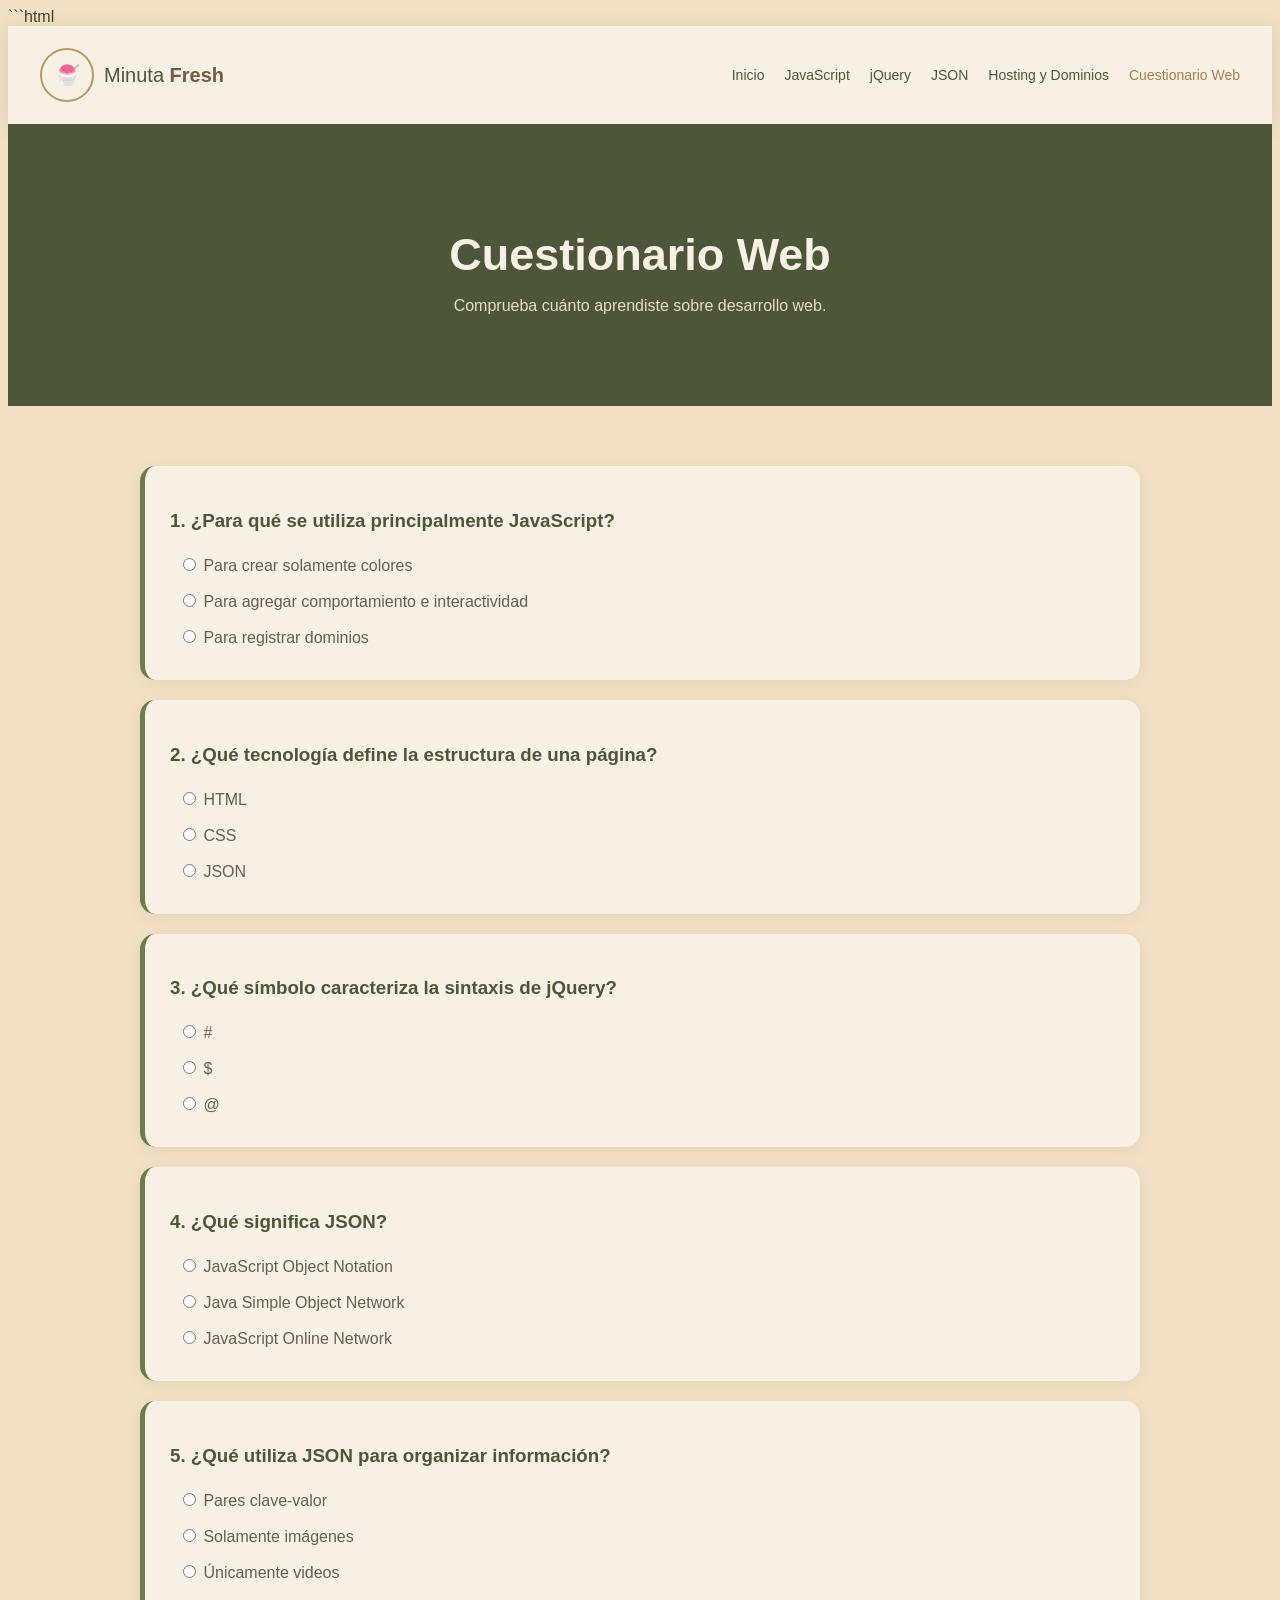
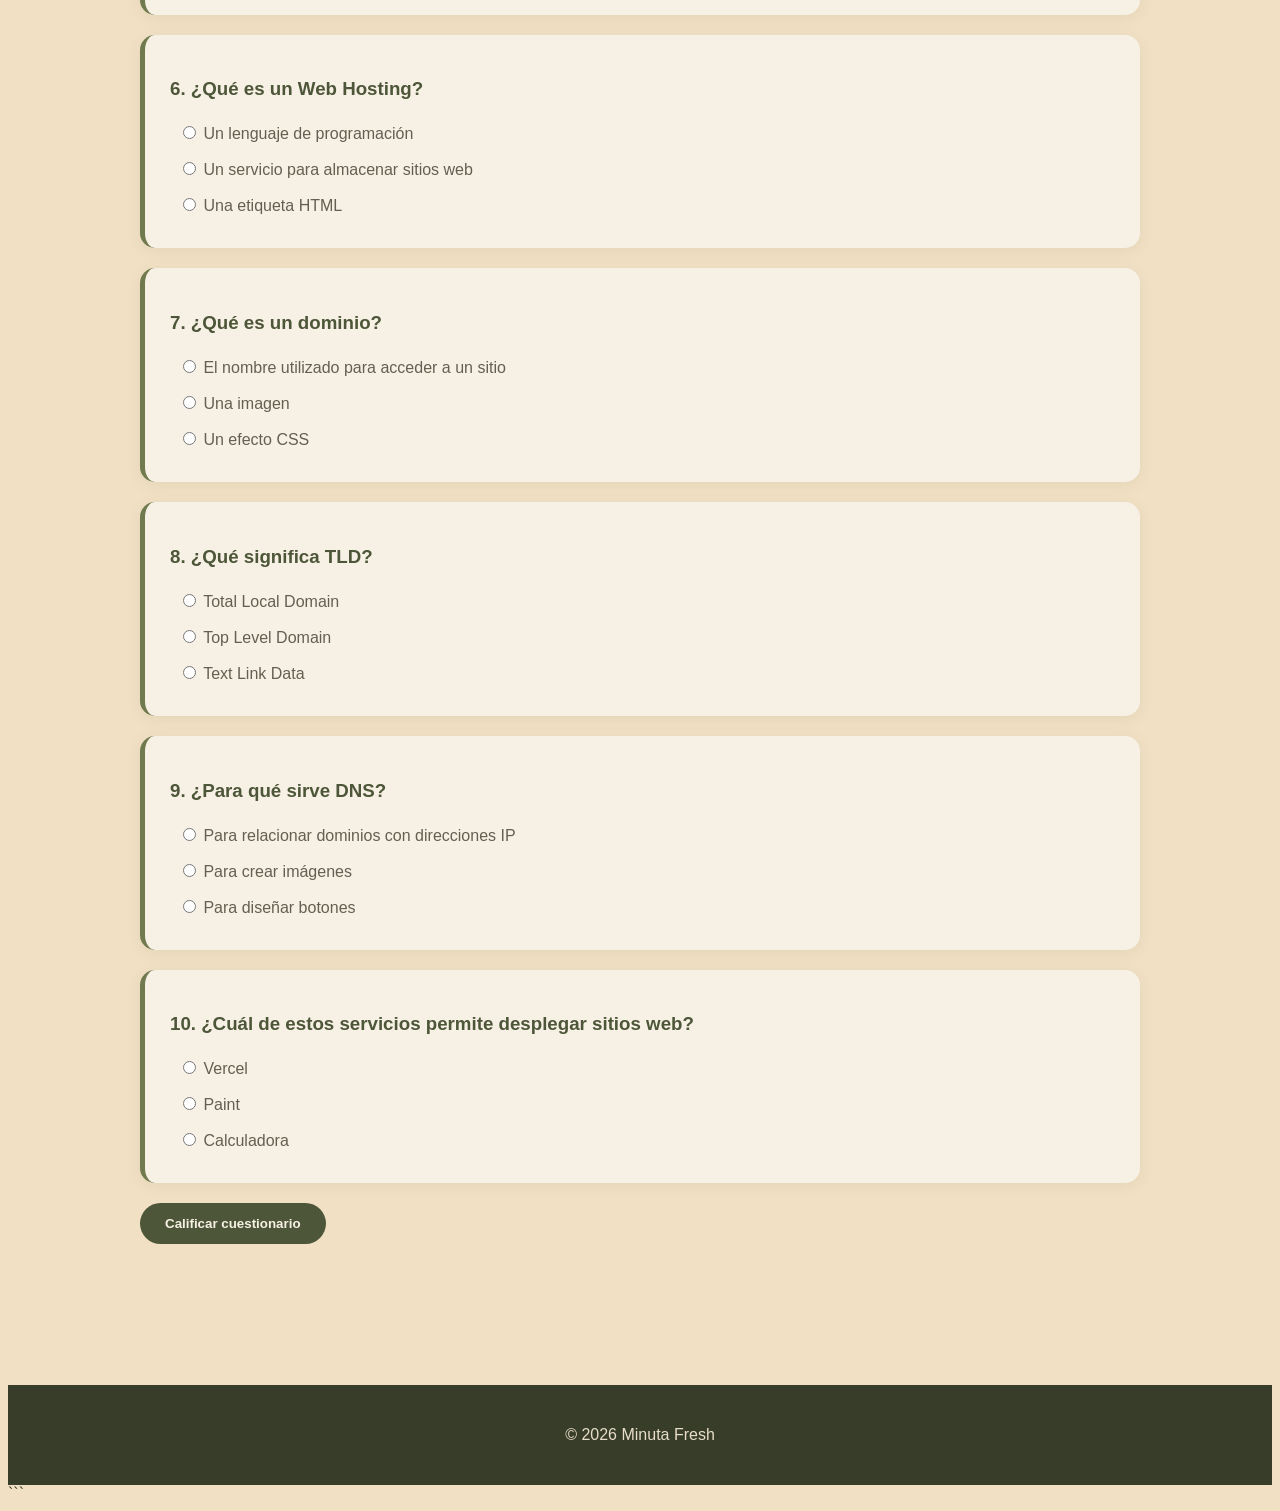
==== cuestionario.html @ 8e00a481 "minuta Fresh" ====
```html
<!DOCTYPE html>
<html lang="es">
<head>

    <meta charset="UTF-8">
    <meta name="viewport" content="width=device-width, initial-scale=1.0">

    <title>Cuestionario Web | Minuta Fresh</title>

    <link rel="stylesheet" href="style.css">

</head>

<body>

<header>

    <nav class="navbar">

        <div class="logo">

            <div class="logo-icon">🍧</div>

            <span>Minuta <b>Fresh</b></span>

        </div>

        <ul class="nav-links">

            <li><a href="index.html">Inicio</a></li>
            <li><a href="javascript.html">JavaScript</a></li>
            <li><a href="jquery.html">jQuery</a></li>
            <li><a href="json.html">JSON</a></li>
            <li><a href="hosting.html">Hosting y Dominios</a></li>
            <li><a href="cuestionario.html" class="active">Cuestionario Web</a></li>

        </ul>

    </nav>

</header>


<div class="page-header">

    <h1>Cuestionario Web</h1>

    <p>
        Comprueba cuánto aprendiste sobre desarrollo web.
    </p>

</div>


<main class="content">

<form id="quiz">


<!-- PREGUNTA 1 -->

<div class="question">

    <h3>1. ¿Para qué se utiliza principalmente JavaScript?</h3>

    <label>
        <input type="radio" name="p1" value="a">
        Para crear solamente colores
    </label>

    <label>
        <input type="radio" name="p1" value="b">
        Para agregar comportamiento e interactividad
    </label>

    <label>
        <input type="radio" name="p1" value="c">
        Para registrar dominios
    </label>

</div>


<!-- PREGUNTA 2 -->

<div class="question">

    <h3>2. ¿Qué tecnología define la estructura de una página?</h3>

    <label>
        <input type="radio" name="p2" value="a">
        HTML
    </label>

    <label>
        <input type="radio" name="p2" value="b">
        CSS
    </label>

    <label>
        <input type="radio" name="p2" value="c">
        JSON
    </label>

</div>


<!-- PREGUNTA 3 -->

<div class="question">

    <h3>3. ¿Qué símbolo caracteriza la sintaxis de jQuery?</h3>

    <label>
        <input type="radio" name="p3" value="a">
        #
    </label>

    <label>
        <input type="radio" name="p3" value="b">
        $
    </label>

    <label>
        <input type="radio" name="p3" value="c">
        @
    </label>

</div>


<!-- PREGUNTA 4 -->

<div class="question">

    <h3>4. ¿Qué significa JSON?</h3>

    <label>
        <input type="radio" name="p4" value="a">
        JavaScript Object Notation
    </label>

    <label>
        <input type="radio" name="p4" value="b">
        Java Simple Object Network
    </label>

    <label>
        <input type="radio" name="p4" value="c">
        JavaScript Online Network
    </label>

</div>


<!-- PREGUNTA 5 -->

<div class="question">

    <h3>5. ¿Qué utiliza JSON para organizar información?</h3>

    <label>
        <input type="radio" name="p5" value="a">
        Pares clave-valor
    </label>

    <label>
        <input type="radio" name="p5" value="b">
        Solamente imágenes
    </label>

    <label>
        <input type="radio" name="p5" value="c">
        Únicamente videos
    </label>

</div>


<!-- PREGUNTA 6 -->

<div class="question">

    <h3>6. ¿Qué es un Web Hosting?</h3>

    <label>
        <input type="radio" name="p6" value="a">
        Un lenguaje de programación
    </label>

    <label>
        <input type="radio" name="p6" value="b">
        Un servicio para almacenar sitios web
    </label>

    <label>
        <input type="radio" name="p6" value="c">
        Una etiqueta HTML
    </label>

</div>


<!-- PREGUNTA 7 -->

<div class="question">

    <h3>7. ¿Qué es un dominio?</h3>

    <label>
        <input type="radio" name="p7" value="a">
        El nombre utilizado para acceder a un sitio
    </label>

    <label>
        <input type="radio" name="p7" value="b">
        Una imagen
    </label>

    <label>
        <input type="radio" name="p7" value="c">
        Un efecto CSS
    </label>

</div>


<!-- PREGUNTA 8 -->

<div class="question">

    <h3>8. ¿Qué significa TLD?</h3>

    <label>
        <input type="radio" name="p8" value="a">
        Total Local Domain
    </label>

    <label>
        <input type="radio" name="p8" value="b">
        Top Level Domain
    </label>

    <label>
        <input type="radio" name="p8" value="c">
        Text Link Data
    </label>

</div>


<!-- PREGUNTA 9 -->

<div class="question">

    <h3>9. ¿Para qué sirve DNS?</h3>

    <label>
        <input type="radio" name="p9" value="a">
        Para relacionar dominios con direcciones IP
    </label>

    <label>
        <input type="radio" name="p9" value="b">
        Para crear imágenes
    </label>

    <label>
        <input type="radio" name="p9" value="c">
        Para diseñar botones
    </label>

</div>


<!-- PREGUNTA 10 -->

<div class="question">

    <h3>10. ¿Cuál de estos servicios permite desplegar sitios web?</h3>

    <label>
        <input type="radio" name="p10" value="a">
        Vercel
    </label>

    <label>
        <input type="radio" name="p10" value="b">
        Paint
    </label>

    <label>
        <input type="radio" name="p10" value="c">
        Calculadora
    </label>

</div>


<button type="button" class="btn" onclick="calificarQuiz()">
    Calificar cuestionario
</button>


<div id="resultado"></div>

</form>

</main>


<footer>

    <p>© 2026 Minuta Fresh</p>

</footer>


<script src="script.js"></script>

</body>
</html>
```
---- style.css ----
```css
/* ==========================================
   MINUTA FRESH
   ESTILO VERDE OLIVO + BEIGE ELEGANTE
   ========================================== */

* {
    margin: 0;
    padding: 0;
    box-sizing: border-box;
}

html {
    scroll-behavior: smooth;
}

body {
    font-family: 'Poppins', sans-serif;
    background: #f1e0c4;;
    color: #3F432D;
}


/* ==========================================
   PALETA
   ========================================== */

/*
   Verde olivo oscuro: #4D5638
   Verde olivo:       #707A4E
   Verde salvia:      #9AA582
   Beige:             #E8DDC8
   Beige claro:       #F7F1E5
   Café:              #725C43
   Dorado:            #B49A62
*/


/* ==========================================
   NAVBAR
   ========================================== */

header {
    background: rgba(247, 241, 229, 0.96);
    box-shadow: 0 3px 18px rgba(77, 86, 56, 0.15);

    position: sticky;
    top: 0;
    z-index: 1000;
}

.navbar {
    min-height: 78px;
    max-width: 1200px;

    margin: auto;
    padding: 10px 25px;

    display: flex;
    justify-content: space-between;
    align-items: center;
}


/* LOGO */

.logo {
    display: flex;
    align-items: center;
    gap: 10px;

    font-size: 20px;
    font-weight: 500;

    color: #4D5638;

    white-space: nowrap;
}

.logo b {
    color: #725C43;
}

.logo-icon {
    width: 50px;
    height: 50px;

    flex-shrink: 0;

    border-radius: 50%;

    overflow: hidden;

    display: flex;
    align-items: center;
    justify-content: center;

    background: #F7F1E5;

    border: 2px solid #B49A62;
}

.logo-icon img {
    width: 100%;
    height: 100%;

    object-fit: cover;

    display: block;
}


/* MENÚ */

.nav-links {
    display: flex;
    gap: 20px;

    list-style: none;
}

.nav-links a {
    text-decoration: none;

    color: #4D5638;

    font-size: 14px;
    font-weight: 500;

    transition: .3s;
}

.nav-links a:hover,
.nav-links a.active {
    color: #A0824D;
}


/* ==========================================
   HERO
   ========================================== */

.hero {
    min-height: 650px;

    max-width: 1200px;
    margin: auto;

    padding: 70px 30px;

    display: flex;
    align-items: center;
    justify-content: space-between;

    gap: 50px;
}

.hero-text {
    max-width: 600px;
}

.small-title,
.section-subtitle {
    color: #8B7348;

    font-size: 13px;
    font-weight: 700;

    letter-spacing: 2px;
}

.hero h1 {
    font-size: 65px;

    color: #4D5638;

    margin: 10px 0;
}

.hero h1 span {
    color: #725C43;
}

.hero h2 {
    font-size: 25px;

    color: #707A4E;

    margin-bottom: 20px;
}

.hero p {
    line-height: 1.8;

    color: #665E50;
}


/* ==========================================
   BOTONES
   ========================================== */

.buttons {
    margin-top: 30px;

    display: flex;
    gap: 15px;
}

.btn {
    display: inline-block;

    padding: 13px 25px;

    border-radius: 30px;

    background: #4D5638;

    color: #F7F1E5;

    text-decoration: none;

    font-weight: 600;

    border: none;

    cursor: pointer;

    transition: .3s;
}

.btn:hover {
    background: #707A4E;

    transform: translateY(-3px);
}

.btn.secondary {
    background: #B49A62;

    color: #fff;
}

.btn.secondary:hover {
    background: #8B7348;
}


/* ==========================================
   ÁREA DE IMAGEN PRINCIPAL
   ========================================== */

.hero-product {
    width: 420px;
    height: 420px;

    border-radius: 50%;

    background: #E8DDC8;

    border: 8px solid #9AA582;

    display: flex;

    align-items: center;
    justify-content: center;

    overflow: hidden;

    box-shadow: 0 15px 40px rgba(77, 86, 56, 0.20);
}


/*
   SI COLOCAS UNA IMAGEN DENTRO DE
   .hero-product, ocupará este espacio.
*/

.hero-product img {
    width: 100%;
    height: 100%;

    object-fit: cover;
}


/* ==========================================
   MINUTA DE EJEMPLO
   ========================================== */

.minuta {
    position: relative;
}

.vaso {
    width: 170px;
    height: 220px;

    background: #F7F1E5;

    border-radius: 15px 15px 40px 40px;

    border: 5px solid #707A4E;

    overflow: hidden;

    position: relative;
}

.hielo {
    height: 75%;

    background: #E8DDC8;

    position: absolute;

    bottom: 0;

    width: 100%;
}

.jarabe {
    height: 35%;

    background: #725C43;

    position: absolute;

    bottom: 0;

    width: 100%;

    opacity: .8;
}

.sombrilla {
    position: absolute;

    top: -55px;
    left: 45px;

    font-size: 55px;

    color: #707A4E;
}


/* ==========================================
   SECCIONES
   ========================================== */

.section {
    max-width: 1100px;

    margin: auto;

    padding: 80px 25px;

    text-align: center;
}

.section h2 {
    font-size: 35px;

    color: #4D5638;

    margin: 10px 0 40px;
}


/* ==========================================
   TARJETAS
   ========================================== */

.cards {
    display: grid;

    grid-template-columns: repeat(3, 1fr);

    gap: 25px;
}

.card {
    background: #F7F1E5;

    padding: 30px;

    border-radius: 18px;

    border: 1px solid rgba(112, 122, 78, 0.25);

    box-shadow: 0 8px 25px rgba(77, 86, 56, 0.10);

    transition: .3s;
}

.card:hover {
    transform: translateY(-7px);

    box-shadow: 0 12px 30px rgba(77, 86, 56, 0.18);
}

.card i {
    font-size: 40px;

    color: #707A4E;

    margin-bottom: 15px;
}

.card h3 {
    color: #4D5638;

    margin-bottom: 10px;
}

.card p {
    color: #665E50;

    line-height: 1.7;
}


/* ==========================================
   IMÁGENES DE PRODUCTOS
   ========================================== */

.product-image {
    width: 100%;
    height: 230px;

    object-fit: cover;

    border-radius: 15px;

    margin-bottom: 20px;

    border: 3px solid #E8DDC8;
}


/* ==========================================
   PALETA DE COLORES
   ========================================== */

.colors {
    display: flex;

    justify-content: center;

    gap: 70px;

    flex-wrap: wrap;
}

.color {
    display: block;

    width: 100px;
    height: 100px;

    border-radius: 50%;

    margin: auto auto 15px;

    border: 5px solid #F7F1E5;

    box-shadow: 0 5px 15px rgba(0,0,0,.12);
}

.c1 {
    background: #4D5638;
}

.c2 {
    background: #9AA582;
}

.c3 {
    background: #E8DDC8;
}

.colors h3 {
    color: #4D5638;
}

.colors p,
.colors small {
    color: #665E50;
}

.colors small {
    display: block;

    max-width: 200px;

    margin-top: 5px;
}


/* ==========================================
   TECNOLOGÍAS
   ========================================== */

.technology-grid {
    display: grid;

    grid-template-columns: repeat(4, 1fr);

    gap: 20px;
}

.tech-card {
    background: #F7F1E5;

    padding: 30px;

    border-radius: 18px;

    text-decoration: none;

    color: #4D5638;

    border: 1px solid rgba(112, 122, 78, 0.20);

    box-shadow: 0 5px 20px rgba(77, 86, 56, 0.08);

    transition: .3s;
}

.tech-card:hover {
    transform: translateY(-5px);

    background: #E8DDC8;
}

.tech-card i {
    font-size: 40px;

    color: #707A4E;

    margin-bottom: 15px;
}

.tech-card p {
    color: #665E50;

    margin-top: 8px;
}


/* ==========================================
   PÁGINAS INTERNAS
   ========================================== */

.page-header {
    background: #4D5638;

    color: #F7F1E5;

    padding: 75px 20px;

    text-align: center;
}

.page-header h1 {
    font-size: 45px;

    margin-bottom: 10px;
}

.page-header p {
    color: #E8DDC8;
}


/* ==========================================
   CONTENIDO
   ========================================== */

.content {
    max-width: 1000px;

    margin: auto;

    padding: 60px 25px;
}

.content h2 {
    margin-top: 35px;

    margin-bottom: 15px;

    color: #707A4E;
}

.content p {
    line-height: 1.8;

    margin-bottom: 15px;

    color: #665E50;
}

.content ul {
    line-height: 2;

    margin-left: 25px;

    color: #665E50;
}


/* ==========================================
   CÓDIGO
   ========================================== */

pre {
    background: #303529;

    color: #E8DDC8;

    padding: 25px;

    border-radius: 12px;

    overflow-x: auto;

    margin: 20px 0;

    border-left: 5px solid #B49A62;
}

code {
    font-family: Consolas, monospace;
}


/* ==========================================
   TABLAS
   ========================================== */

table {
    width: 100%;

    border-collapse: collapse;

    margin: 25px 0;

    background: #F7F1E5;
}

th,
td {
    border: 1px solid #D6CCB7;

    padding: 15px;

    text-align: left;
}

th {
    background: #707A4E;

    color: #F7F1E5;
}

td {
    color: #665E50;
}


/* ==========================================
   CUESTIONARIO
   ========================================== */

.question {
    background: #F7F1E5;

    padding: 25px;

    margin-bottom: 20px;

    border-radius: 15px;

    border-left: 5px solid #707A4E;

    box-shadow: 0 3px 15px rgba(77,86,56,.08);
}

.question h3 {
    color: #4D5638;

    margin-bottom: 15px;
}

.question label {
    display: block;

    padding: 8px;

    color: #665E50;

    cursor: pointer;
}

.question label:hover {
    background: #E8DDC8;

    border-radius: 8px;
}

#resultado {
    margin-top: 25px;

    padding: 20px;

    border-radius: 10px;

    font-weight: bold;
}


/* ==========================================
   FOOTER
   ========================================== */

footer {
    background: #373D29;

    color: #E8DDC8;

    padding: 25px;

    text-align: center;
}


/* ==========================================
   RESPONSIVE
   ========================================== */

@media (max-width: 900px) {

    .navbar {
        flex-direction: column;

        gap: 15px;
    }

    .nav-links {
        flex-wrap: wrap;

        justify-content: center;
    }

    .hero {
        flex-direction: column;

        text-align: center;

        gap: 50px;
    }

    .buttons {
        justify-content: center;
    }

    .cards,
    .technology-grid {
        grid-template-columns: 1fr 1fr;
    }

    .colors {
        flex-wrap: wrap;
    }
}


@media (max-width: 600px) {

    .hero h1 {
        font-size: 45px;
    }

    .cards,
    .technology-grid {
        grid-template-columns: 1fr;
    }

    .hero-product {
        width: 280px;
        height: 280px;
    }

    .nav-links {
        gap: 10px;
    }
   .logo-icon img {
    width: 100%;
    height: 100%;
    object-fit: cover;
    border-radius: 50%;
}
}
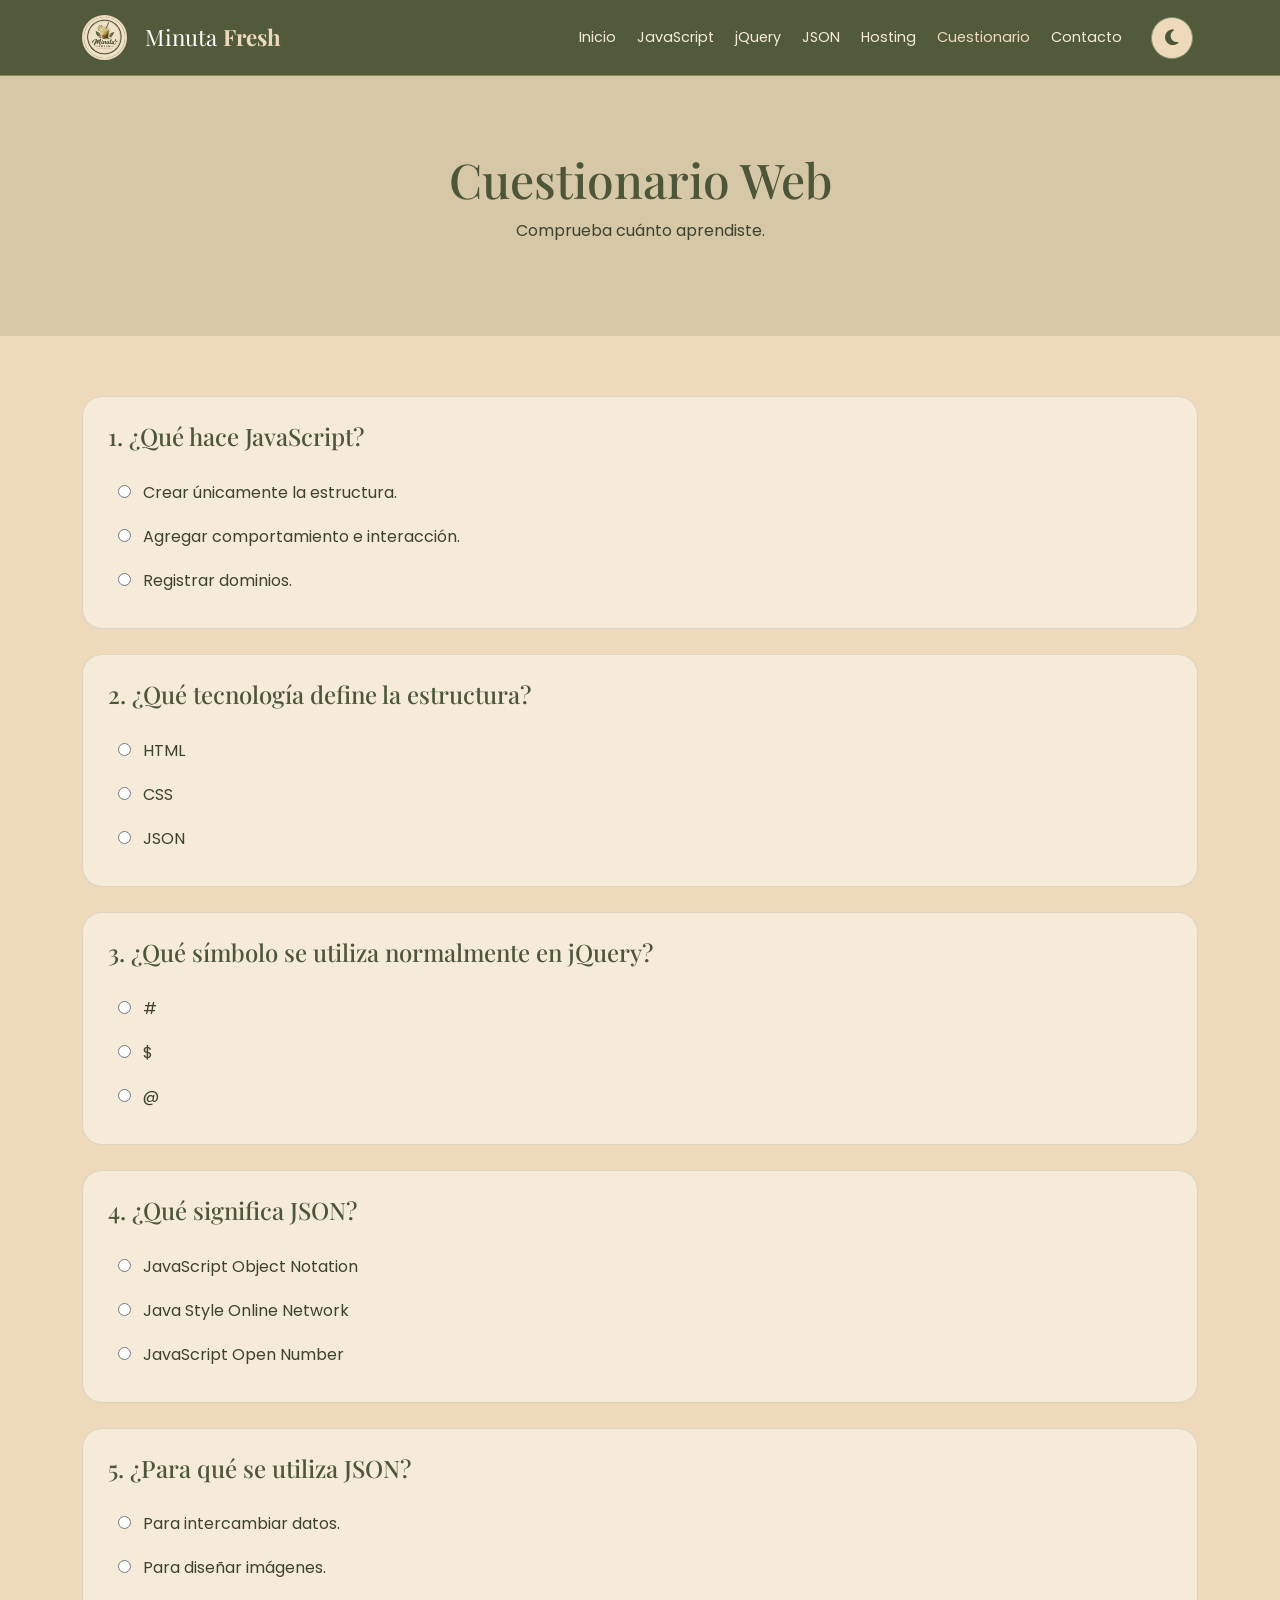
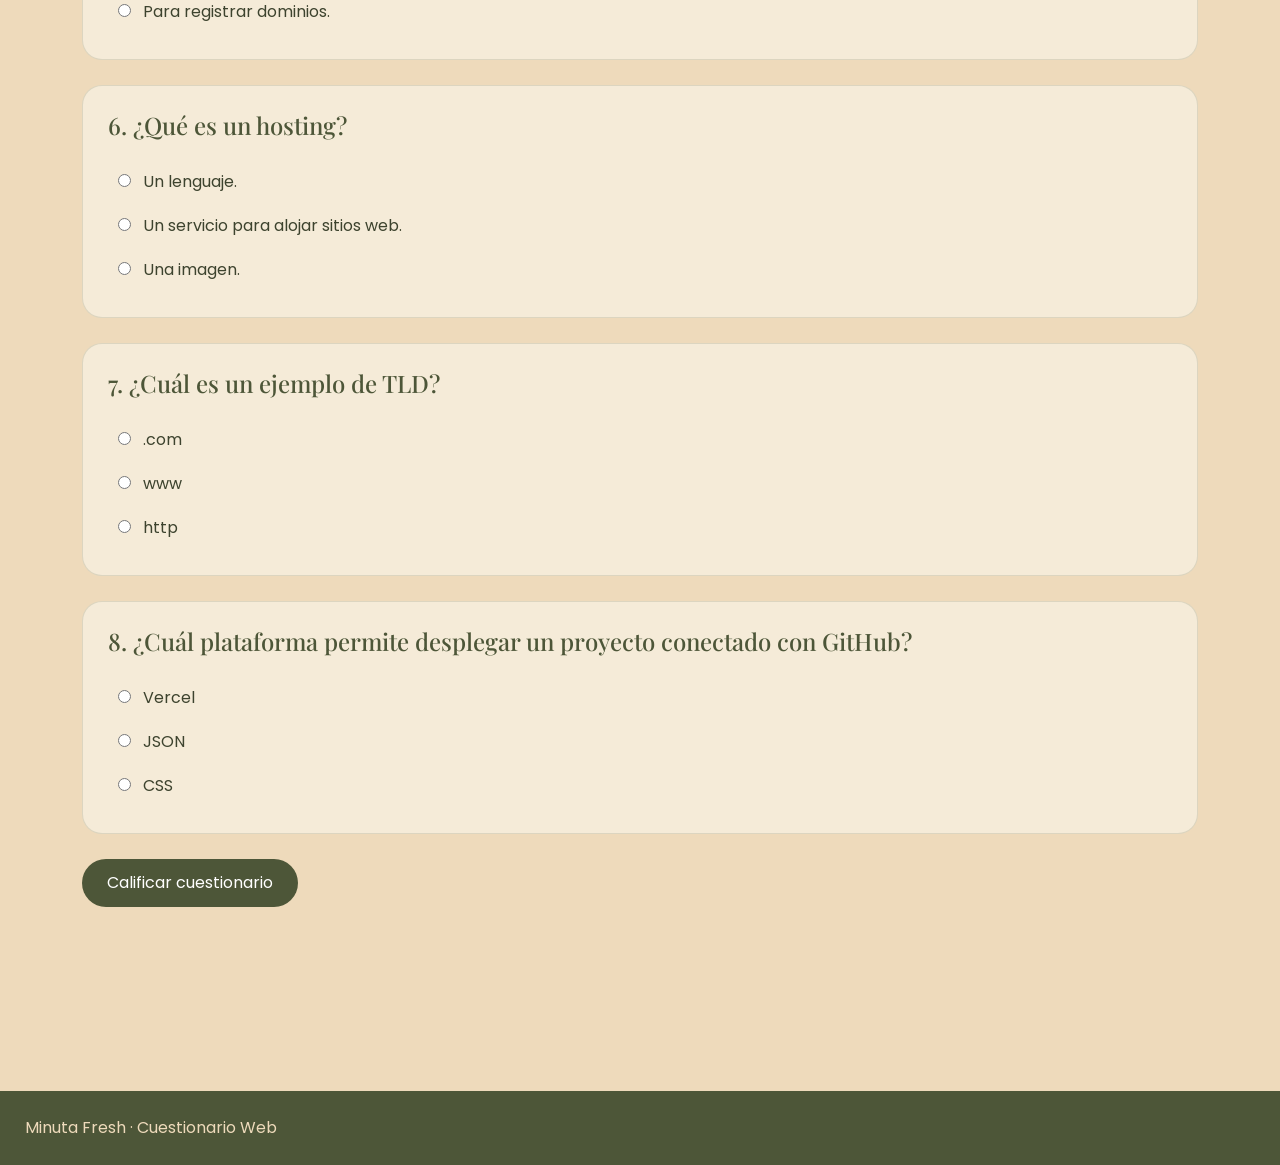
==== commit d4717ac2: "Add files via upload" ====
--- a/cuestionario.html
+++ b/cuestionario.html
@@ -1,324 +1,317 @@
-```html
 <!DOCTYPE html>
 <html lang="es">
+
 <head>
 
     <meta charset="UTF-8">
+
     <meta name="viewport" content="width=device-width, initial-scale=1.0">
 
     <title>Cuestionario Web | Minuta Fresh</title>
 
+    <link href="https://cdn.jsdelivr.net/npm/bootstrap@5.3.7/dist/css/bootstrap.min.css" rel="stylesheet">
+
+    <link href="https://fonts.googleapis.com/css2?family=Playfair+Display:wght@500;600;700&family=Poppins:wght@300;400;500;600&display=swap" rel="stylesheet">
+
+    <link href="https://cdnjs.cloudflare.com/ajax/libs/font-awesome/6.5.2/css/all.min.css" rel="stylesheet">
+
     <link rel="stylesheet" href="style.css">
 
 </head>
 
 <body>
 
-<header>
-
-    <nav class="navbar">
-
-        <div class="logo">
-
-            <div class="logo-icon">🍧</div>
-
-            <span>Minuta <b>Fresh</b></span>
+<nav class="navbar navbar-expand-lg sticky-top">
+
+    <div class="container">
+
+        <a class="navbar-brand d-flex align-items-center" href="index.html">
+
+            <img src="./imagenes/logo.png (2).png" alt="Logo">
+
+            <span class="ms-2">
+                Minuta <strong>Fresh</strong>
+            </span>
+
+        </a>
+
+
+        <button class="navbar-toggler" type="button"
+                data-bs-toggle="collapse"
+                data-bs-target="#menu">
+
+            <span class="navbar-toggler-icon"></span>
+
+        </button>
+
+
+        <div class="collapse navbar-collapse" id="menu">
+
+            <ul class="navbar-nav ms-auto align-items-lg-center">
+
+                <li class="nav-item">
+                    <a class="nav-link" href="index.html">Inicio</a>
+                </li>
+
+                <li class="nav-item">
+                    <a class="nav-link" href="javascript.html">JavaScript</a>
+                </li>
+
+                <li class="nav-item">
+                    <a class="nav-link" href="jquery.html">jQuery</a>
+                </li>
+
+                <li class="nav-item">
+                    <a class="nav-link" href="json.html">JSON</a>
+                </li>
+
+                <li class="nav-item">
+                    <a class="nav-link" href="hosting.html">Hosting</a>
+                </li>
+
+                <li class="nav-item">
+                    <a class="nav-link active" href="cuestionario.html">Cuestionario</a>
+                </li>
+
+                <li class="nav-item">
+                    <a class="nav-link" href="contacto.html">Contacto</a>
+                </li>
+
+                <li class="nav-item ms-lg-3">
+
+                    <button id="themeToggle" class="theme-btn">
+
+                        <i class="fa-solid fa-moon"></i>
+
+                    </button>
+
+                </li>
+
+            </ul>
 
         </div>
 
-        <ul class="nav-links">
-
-            <li><a href="index.html">Inicio</a></li>
-            <li><a href="javascript.html">JavaScript</a></li>
-            <li><a href="jquery.html">jQuery</a></li>
-            <li><a href="json.html">JSON</a></li>
-            <li><a href="hosting.html">Hosting y Dominios</a></li>
-            <li><a href="cuestionario.html" class="active">Cuestionario Web</a></li>
-
-        </ul>
-
-    </nav>
+    </div>
+
+</nav>
+
+
+<header class="page-header">
+
+    <h1>Cuestionario Web</h1>
+
+    <p>
+        Comprueba cuánto aprendiste.
+    </p>
 
 </header>
 
 
-<div class="page-header">
-
-    <h1>Cuestionario Web</h1>
-
-    <p>
-        Comprueba cuánto aprendiste sobre desarrollo web.
-    </p>
-
-</div>
-
-
-<main class="content">
-
-<form id="quiz">
-
-
-<!-- PREGUNTA 1 -->
-
-<div class="question">
-
-    <h3>1. ¿Para qué se utiliza principalmente JavaScript?</h3>
-
-    <label>
-        <input type="radio" name="p1" value="a">
-        Para crear solamente colores
-    </label>
-
-    <label>
-        <input type="radio" name="p1" value="b">
-        Para agregar comportamiento e interactividad
-    </label>
-
-    <label>
-        <input type="radio" name="p1" value="c">
-        Para registrar dominios
-    </label>
-
-</div>
-
-
-<!-- PREGUNTA 2 -->
-
-<div class="question">
-
-    <h3>2. ¿Qué tecnología define la estructura de una página?</h3>
-
-    <label>
-        <input type="radio" name="p2" value="a">
-        HTML
-    </label>
-
-    <label>
-        <input type="radio" name="p2" value="b">
-        CSS
-    </label>
-
-    <label>
-        <input type="radio" name="p2" value="c">
-        JSON
-    </label>
-
-</div>
-
-
-<!-- PREGUNTA 3 -->
-
-<div class="question">
-
-    <h3>3. ¿Qué símbolo caracteriza la sintaxis de jQuery?</h3>
-
-    <label>
-        <input type="radio" name="p3" value="a">
-        #
-    </label>
-
-    <label>
-        <input type="radio" name="p3" value="b">
-        $
-    </label>
-
-    <label>
-        <input type="radio" name="p3" value="c">
-        @
-    </label>
-
-</div>
-
-
-<!-- PREGUNTA 4 -->
-
-<div class="question">
-
-    <h3>4. ¿Qué significa JSON?</h3>
-
-    <label>
-        <input type="radio" name="p4" value="a">
-        JavaScript Object Notation
-    </label>
-
-    <label>
-        <input type="radio" name="p4" value="b">
-        Java Simple Object Network
-    </label>
-
-    <label>
-        <input type="radio" name="p4" value="c">
-        JavaScript Online Network
-    </label>
-
-</div>
-
-
-<!-- PREGUNTA 5 -->
-
-<div class="question">
-
-    <h3>5. ¿Qué utiliza JSON para organizar información?</h3>
-
-    <label>
-        <input type="radio" name="p5" value="a">
-        Pares clave-valor
-    </label>
-
-    <label>
-        <input type="radio" name="p5" value="b">
-        Solamente imágenes
-    </label>
-
-    <label>
-        <input type="radio" name="p5" value="c">
-        Únicamente videos
-    </label>
-
-</div>
-
-
-<!-- PREGUNTA 6 -->
-
-<div class="question">
-
-    <h3>6. ¿Qué es un Web Hosting?</h3>
-
-    <label>
-        <input type="radio" name="p6" value="a">
-        Un lenguaje de programación
-    </label>
-
-    <label>
-        <input type="radio" name="p6" value="b">
-        Un servicio para almacenar sitios web
-    </label>
-
-    <label>
-        <input type="radio" name="p6" value="c">
-        Una etiqueta HTML
-    </label>
-
-</div>
-
-
-<!-- PREGUNTA 7 -->
-
-<div class="question">
-
-    <h3>7. ¿Qué es un dominio?</h3>
-
-    <label>
-        <input type="radio" name="p7" value="a">
-        El nombre utilizado para acceder a un sitio
-    </label>
-
-    <label>
-        <input type="radio" name="p7" value="b">
-        Una imagen
-    </label>
-
-    <label>
-        <input type="radio" name="p7" value="c">
-        Un efecto CSS
-    </label>
-
-</div>
-
-
-<!-- PREGUNTA 8 -->
-
-<div class="question">
-
-    <h3>8. ¿Qué significa TLD?</h3>
-
-    <label>
-        <input type="radio" name="p8" value="a">
-        Total Local Domain
-    </label>
-
-    <label>
-        <input type="radio" name="p8" value="b">
-        Top Level Domain
-    </label>
-
-    <label>
-        <input type="radio" name="p8" value="c">
-        Text Link Data
-    </label>
-
-</div>
-
-
-<!-- PREGUNTA 9 -->
-
-<div class="question">
-
-    <h3>9. ¿Para qué sirve DNS?</h3>
-
-    <label>
-        <input type="radio" name="p9" value="a">
-        Para relacionar dominios con direcciones IP
-    </label>
-
-    <label>
-        <input type="radio" name="p9" value="b">
-        Para crear imágenes
-    </label>
-
-    <label>
-        <input type="radio" name="p9" value="c">
-        Para diseñar botones
-    </label>
-
-</div>
-
-
-<!-- PREGUNTA 10 -->
-
-<div class="question">
-
-    <h3>10. ¿Cuál de estos servicios permite desplegar sitios web?</h3>
-
-    <label>
-        <input type="radio" name="p10" value="a">
-        Vercel
-    </label>
-
-    <label>
-        <input type="radio" name="p10" value="b">
-        Paint
-    </label>
-
-    <label>
-        <input type="radio" name="p10" value="c">
-        Calculadora
-    </label>
-
-</div>
-
-
-<button type="button" class="btn" onclick="calificarQuiz()">
-    Calificar cuestionario
-</button>
-
-
-<div id="resultado"></div>
-
-</form>
+<main class="content-section">
+
+    <div class="container">
+
+        <form id="quizForm">
+
+
+            <div class="question">
+
+                <h4>1. ¿Qué hace JavaScript?</h4>
+
+                <label>
+                    <input type="radio" name="p1" value="a">
+                    Crear únicamente la estructura.
+                </label>
+
+                <label>
+                    <input type="radio" name="p1" value="b">
+                    Agregar comportamiento e interacción.
+                </label>
+
+                <label>
+                    <input type="radio" name="p1" value="c">
+                    Registrar dominios.
+                </label>
+
+            </div>
+
+
+            <div class="question">
+
+                <h4>2. ¿Qué tecnología define la estructura?</h4>
+
+                <label>
+                    <input type="radio" name="p2" value="a">
+                    HTML
+                </label>
+
+                <label>
+                    <input type="radio" name="p2" value="b">
+                    CSS
+                </label>
+
+                <label>
+                    <input type="radio" name="p2" value="c">
+                    JSON
+                </label>
+
+            </div>
+
+
+            <div class="question">
+
+                <h4>3. ¿Qué símbolo se utiliza normalmente en jQuery?</h4>
+
+                <label>
+                    <input type="radio" name="p3" value="a">
+                    #
+                </label>
+
+                <label>
+                    <input type="radio" name="p3" value="b">
+                    $
+                </label>
+
+                <label>
+                    <input type="radio" name="p3" value="c">
+                    @
+                </label>
+
+            </div>
+
+
+            <div class="question">
+
+                <h4>4. ¿Qué significa JSON?</h4>
+
+                <label>
+                    <input type="radio" name="p4" value="a">
+                    JavaScript Object Notation
+                </label>
+
+                <label>
+                    <input type="radio" name="p4" value="b">
+                    Java Style Online Network
+                </label>
+
+                <label>
+                    <input type="radio" name="p4" value="c">
+                    JavaScript Open Number
+                </label>
+
+            </div>
+
+
+            <div class="question">
+
+                <h4>5. ¿Para qué se utiliza JSON?</h4>
+
+                <label>
+                    <input type="radio" name="p5" value="a">
+                    Para intercambiar datos.
+                </label>
+
+                <label>
+                    <input type="radio" name="p5" value="b">
+                    Para diseñar imágenes.
+                </label>
+
+                <label>
+                    <input type="radio" name="p5" value="c">
+                    Para registrar dominios.
+                </label>
+
+            </div>
+
+
+            <div class="question">
+
+                <h4>6. ¿Qué es un hosting?</h4>
+
+                <label>
+                    <input type="radio" name="p6" value="a">
+                    Un lenguaje.
+                </label>
+
+                <label>
+                    <input type="radio" name="p6" value="b">
+                    Un servicio para alojar sitios web.
+                </label>
+
+                <label>
+                    <input type="radio" name="p6" value="c">
+                    Una imagen.
+                </label>
+
+            </div>
+
+
+            <div class="question">
+
+                <h4>7. ¿Cuál es un ejemplo de TLD?</h4>
+
+                <label>
+                    <input type="radio" name="p7" value="a">
+                    .com
+                </label>
+
+                <label>
+                    <input type="radio" name="p7" value="b">
+                    www
+                </label>
+
+                <label>
+                    <input type="radio" name="p7" value="c">
+                    http
+                </label>
+
+            </div>
+
+
+            <div class="question">
+
+                <h4>8. ¿Cuál plataforma permite desplegar un proyecto conectado con GitHub?</h4>
+
+                <label>
+                    <input type="radio" name="p8" value="a">
+                    Vercel
+                </label>
+
+                <label>
+                    <input type="radio" name="p8" value="b">
+                    JSON
+                </label>
+
+                <label>
+                    <input type="radio" name="p8" value="c">
+                    CSS
+                </label>
+
+            </div>
+
+
+            <button type="submit" class="btn-minuta">
+                Calificar cuestionario
+            </button>
+
+
+            <div id="resultado" class="alert mt-4"></div>
+
+        </form>
+
+    </div>
 
 </main>
 
 
-<footer>
-
-    <p>© 2026 Minuta Fresh</p>
-
+<footer class="footer">
+    Minuta Fresh · Cuestionario Web
 </footer>
 
 
+<script src="https://cdn.jsdelivr.net/npm/bootstrap@5.3.7/dist/js/bootstrap.bundle.min.js"></script>
+
 <script src="script.js"></script>
 
 </body>
-</html>
-```
+</html>
--- a/style.css
+++ b/style.css
@@ -1,12 +1,15 @@
-```css
-/* ==========================================
-   MINUTA FRESH
-   ESTILO VERDE OLIVO + BEIGE ELEGANTE
-   ========================================== */
+
+:root {
+    --verde-oscuro: #4D5638;
+    --verde-salvia: #707A4E;
+    --verde-claro: #929B70;
+    --beige: #eedabb;
+    --crema: #F5EBD8;
+    --blanco: #FFFDF7;
+    --texto: #3D432E;
+}
 
 * {
-    margin: 0;
-    padding: 0;
     box-sizing: border-box;
 }
 
@@ -15,791 +18,584 @@
 }
 
 body {
-    font-family: 'Poppins', sans-serif;
-    background: #f1e0c4;;
-    color: #3F432D;
-}
-
-
-/* ==========================================
-   PALETA
-   ========================================== */
-
-/*
-   Verde olivo oscuro: #4D5638
-   Verde olivo:       #707A4E
-   Verde salvia:      #9AA582
-   Beige:             #E8DDC8
-   Beige claro:       #F7F1E5
-   Café:              #725C43
-   Dorado:            #B49A62
-*/
-
-
-/* ==========================================
-   NAVBAR
-   ========================================== */
-
-header {
-    background: rgba(247, 241, 229, 0.96);
-    box-shadow: 0 3px 18px rgba(77, 86, 56, 0.15);
-
-    position: sticky;
-    top: 0;
+    margin: 0;
+    font-family: "Poppins", sans-serif;
+    background: var(--beige);
+    color: var(--texto);
+    transition: background-color 0.4s ease, color 0.4s ease;
+}
+
+h1, h2, h3, h4 {
+    font-family: "Playfair Display", serif;
+}
+
+p {
+    line-height: 1.8;
+}
+
+/* NAVBAR */
+.navbar {
+    background: rgba(77, 86, 56, 0.97);
+    border-bottom: 1px solid rgba(231, 201, 154, 0.4);
+    padding: 10px 0;
+}
+
+.navbar-brand {
+    color: white !important;
+    font-family: "Playfair Display", serif;
+    font-size: 1.4rem;
+    display: inline-flex;
+    align-items: center;
+    gap: 10px;
+    max-width: 100%;
+}
+
+.navbar-brand strong {
+    color: var(--beige);
+}
+
+.navbar-brand img,
+.navbar-brand .logo-img,
+.navbar-brand .logo {
+    width: 45px !important;
+    height: 45px !important;
+    min-width: 45px;
+    min-height: 45px;
+    max-width: 45px !important;
+    max-height: 45px !important;
+    object-fit: contain !important;
+    display: inline-block;
+    flex-shrink: 0;
+    border-radius: 50%;
+    border: 2px solid var(--beige);
+}
+
+.nav-link {
+    color: #F5EBD8 !important;
+    font-size: 0.9rem;
+    margin-left: 5px;
+    transition: 0.3s;
+}
+
+.nav-link:hover,
+.nav-link.active {
+    color: var(--beige) !important;
+}
+
+/* BOTÓN MODO CLARO Y OSCURO */
+.theme-btn {
+    display: inline-flex !important;
+    align-items: center;
+    justify-content: center;
+    flex-shrink: 0;
+    width: 42px;
+    height: 42px;
+    margin: 5px;
+    padding: 0;
+    border: 1px solid #858F6B;
+    border-radius: 50%;
+    background: var(--beige);
+    color: var(--verde-oscuro);
+    font-size: 18px;
+    cursor: pointer;
+    transition: background-color 0.3s ease, color 0.3s ease, transform 0.3s ease;
+    position: relative;
     z-index: 1000;
 }
 
-.navbar {
-    min-height: 78px;
-    max-width: 1200px;
-
-    margin: auto;
-    padding: 10px 25px;
-
+.theme-btn:hover {
+    background: var(--verde-salvia);
+    color: #FFFFFF;
+    transform: rotate(20deg) scale(1.05);
+}
+
+.theme-btn i {
+    display: inline-block;
+    line-height: 1;
+}
+
+/* PORTADA */
+.hero {
+    min-height: 80vh;
+    display: flex;
+    align-items: center;
+    padding: 80px 0;
+}
+
+.eyebrow {
+    color: var(--verde-oscuro);
+    letter-spacing: 3px;
+    font-weight: 600;
+}
+
+.hero h1 {
+    font-size: clamp(3rem, 7vw, 5.5rem);
+    color: var(--verde-oscuro);
+    margin-top: 15px;
+}
+
+.hero h1 span {
+    color: var(--verde-salvia);
+}
+
+.hero h2 {
+    font-size: 1.8rem;
+    margin-bottom: 20px;
+}
+
+.hero-product {
+    padding: 20px;
+    background: rgba(255, 255, 255, 0.25);
+    border-radius: 30px;
+}
+
+.hero-product img {
+    width: 100%;
+    height: 500px;
+    object-fit: cover;
+    border-radius: 25px;
+}
+
+/* BOTONES */
+.btn-minuta {
+    display: inline-block;
+    border: none;
+    border-radius: 30px;
+    padding: 12px 25px;
+    background: var(--verde-oscuro);
+    color: white;
+    text-decoration: none;
+    cursor: pointer;
+    transition: 0.3s;
+}
+
+.btn-minuta:hover {
+    background: var(--verde-salvia);
+    color: white;
+    transform: translateY(-2px);
+}
+
+.btn-outline-minuta {
+    display: inline-block;
+    border: 2px solid var(--verde-oscuro);
+    border-radius: 30px;
+    padding: 10px 23px;
+    color: var(--verde-oscuro);
+    text-decoration: none;
+    transition: 0.3s;
+}
+
+.btn-outline-minuta:hover {
+    background: var(--verde-oscuro);
+    color: white;
+}
+
+/* TÍTULOS */
+.section-title {
+    text-align: center;
+    margin-bottom: 45px;
+}
+
+.section-title small {
+    color: var(--verde-salvia);
+    font-weight: 600;
+    letter-spacing: 2px;
+}
+
+.section-title h2 {
+    color: var(--verde-oscuro);
+    font-size: 2.5rem;
+    margin-top: 8px;
+}
+
+/* TARJETAS */
+.minuta-card {
+    background: var(--crema);
+    border-radius: 20px;
+    overflow: hidden;
+    height: 100%;
+    border: 1px solid rgba(77, 86, 56, 0.15);
+    transition: 0.3s;
+}
+
+.minuta-card:hover {
+    transform: translateY(-6px);
+}
+
+.minuta-card img {
+    width: 100%;
+    height: 260px;
+    object-fit: cover;
+}
+
+.minuta-card-body {
+    padding: 25px;
+}
+
+.minuta-card-body h3 {
+    color: var(--verde-oscuro);
+}
+
+.card-bottom {
     display: flex;
     justify-content: space-between;
     align-items: center;
-}
-
-
-/* LOGO */
-
-.logo {
-    display: flex;
-    align-items: center;
     gap: 10px;
-
-    font-size: 20px;
-    font-weight: 500;
-
-    color: #4D5638;
-
-    white-space: nowrap;
-}
-
-.logo b {
-    color: #725C43;
-}
-
-.logo-icon {
-    width: 50px;
-    height: 50px;
-
-    flex-shrink: 0;
-
+}
+
+.precio {
+    font-size: 1.3rem;
+    font-weight: 600;
+    color: var(--verde-oscuro);
+}
+
+/* INFORMACIÓN */
+.info-box {
+    background: rgba(245, 235, 216, 0.8);
+    border: 1px solid rgba(77, 86, 56, 0.15);
+    border-radius: 20px;
+    padding: 25px;
+    height: 100%;
+}
+
+.info-box h3 {
+    color: var(--verde-oscuro);
+}
+
+.color-circle {
+    width: 75px;
+    height: 75px;
     border-radius: 50%;
-
-    overflow: hidden;
-
-    display: flex;
-    align-items: center;
-    justify-content: center;
-
-    background: #F7F1E5;
-
-    border: 2px solid #B49A62;
-}
-
-.logo-icon img {
-    width: 100%;
+    margin: 0 auto 20px;
+}
+
+.verde-oscuro {
+    background: #4D5638;
+}
+
+.verde-salvia {
+    background: #707A4E;
+}
+
+.beige {
+    background: #E7C99A;
+    border: 1px solid #c4a878;
+}
+
+/* TECNOLOGÍAS */
+.tech-card {
+    display: block;
     height: 100%;
-
-    object-fit: cover;
-
-    display: block;
-}
-
-
-/* MENÚ */
-
-.nav-links {
-    display: flex;
-    gap: 20px;
-
-    list-style: none;
-}
-
-.nav-links a {
+    padding: 30px;
+    border-radius: 20px;
+    background: var(--crema);
+    color: var(--texto);
     text-decoration: none;
-
-    color: #4D5638;
-
-    font-size: 14px;
-    font-weight: 500;
-
-    transition: .3s;
-}
-
-.nav-links a:hover,
-.nav-links a.active {
-    color: #A0824D;
-}
-
-
-/* ==========================================
-   HERO
-   ========================================== */
-
-.hero {
-    min-height: 650px;
-
-    max-width: 1200px;
-    margin: auto;
-
-    padding: 70px 30px;
-
-    display: flex;
-    align-items: center;
-    justify-content: space-between;
-
-    gap: 50px;
-}
-
-.hero-text {
-    max-width: 600px;
-}
-
-.small-title,
-.section-subtitle {
-    color: #8B7348;
-
-    font-size: 13px;
-    font-weight: 700;
-
-    letter-spacing: 2px;
-}
-
-.hero h1 {
-    font-size: 65px;
-
-    color: #4D5638;
-
-    margin: 10px 0;
-}
-
-.hero h1 span {
-    color: #725C43;
-}
-
-.hero h2 {
-    font-size: 25px;
-
-    color: #707A4E;
-
-    margin-bottom: 20px;
-}
-
-.hero p {
-    line-height: 1.8;
-
-    color: #665E50;
-}
-
-
-/* ==========================================
-   BOTONES
-   ========================================== */
-
-.buttons {
-    margin-top: 30px;
-
-    display: flex;
-    gap: 15px;
-}
-
-.btn {
-    display: inline-block;
-
-    padding: 13px 25px;
-
-    border-radius: 30px;
-
-    background: #4D5638;
-
-    color: #F7F1E5;
-
-    text-decoration: none;
-
-    font-weight: 600;
-
-    border: none;
-
-    cursor: pointer;
-
-    transition: .3s;
-}
-
-.btn:hover {
-    background: #707A4E;
-
-    transform: translateY(-3px);
-}
-
-.btn.secondary {
-    background: #B49A62;
-
-    color: #fff;
-}
-
-.btn.secondary:hover {
-    background: #8B7348;
-}
-
-
-/* ==========================================
-   ÁREA DE IMAGEN PRINCIPAL
-   ========================================== */
-
-.hero-product {
-    width: 420px;
-    height: 420px;
-
-    border-radius: 50%;
-
-    background: #E8DDC8;
-
-    border: 8px solid #9AA582;
-
-    display: flex;
-
-    align-items: center;
-    justify-content: center;
-
-    overflow: hidden;
-
-    box-shadow: 0 15px 40px rgba(77, 86, 56, 0.20);
-}
-
-
-/*
-   SI COLOCAS UNA IMAGEN DENTRO DE
-   .hero-product, ocupará este espacio.
-*/
-
-.hero-product img {
-    width: 100%;
-    height: 100%;
-
-    object-fit: cover;
-}
-
-
-/* ==========================================
-   MINUTA DE EJEMPLO
-   ========================================== */
-
-.minuta {
-    position: relative;
-}
-
-.vaso {
-    width: 170px;
-    height: 220px;
-
-    background: #F7F1E5;
-
-    border-radius: 15px 15px 40px 40px;
-
-    border: 5px solid #707A4E;
-
-    overflow: hidden;
-
-    position: relative;
-}
-
-.hielo {
-    height: 75%;
-
-    background: #E8DDC8;
-
-    position: absolute;
-
-    bottom: 0;
-
-    width: 100%;
-}
-
-.jarabe {
-    height: 35%;
-
-    background: #725C43;
-
-    position: absolute;
-
-    bottom: 0;
-
-    width: 100%;
-
-    opacity: .8;
-}
-
-.sombrilla {
-    position: absolute;
-
-    top: -55px;
-    left: 45px;
-
-    font-size: 55px;
-
-    color: #707A4E;
-}
-
-
-/* ==========================================
-   SECCIONES
-   ========================================== */
-
-.section {
-    max-width: 1100px;
-
-    margin: auto;
-
-    padding: 80px 25px;
-
-    text-align: center;
-}
-
-.section h2 {
-    font-size: 35px;
-
-    color: #4D5638;
-
-    margin: 10px 0 40px;
-}
-
-
-/* ==========================================
-   TARJETAS
-   ========================================== */
-
-.cards {
-    display: grid;
-
-    grid-template-columns: repeat(3, 1fr);
-
-    gap: 25px;
-}
-
-.card {
-    background: #F7F1E5;
-
-    padding: 30px;
-
-    border-radius: 18px;
-
-    border: 1px solid rgba(112, 122, 78, 0.25);
-
-    box-shadow: 0 8px 25px rgba(77, 86, 56, 0.10);
-
-    transition: .3s;
-}
-
-.card:hover {
-    transform: translateY(-7px);
-
-    box-shadow: 0 12px 30px rgba(77, 86, 56, 0.18);
-}
-
-.card i {
-    font-size: 40px;
-
-    color: #707A4E;
-
-    margin-bottom: 15px;
-}
-
-.card h3 {
-    color: #4D5638;
-
-    margin-bottom: 10px;
-}
-
-.card p {
-    color: #665E50;
-
-    line-height: 1.7;
-}
-
-
-/* ==========================================
-   IMÁGENES DE PRODUCTOS
-   ========================================== */
-
-.product-image {
-    width: 100%;
-    height: 230px;
-
-    object-fit: cover;
-
-    border-radius: 15px;
-
-    margin-bottom: 20px;
-
-    border: 3px solid #E8DDC8;
-}
-
-
-/* ==========================================
-   PALETA DE COLORES
-   ========================================== */
-
-.colors {
-    display: flex;
-
-    justify-content: center;
-
-    gap: 70px;
-
-    flex-wrap: wrap;
-}
-
-.color {
-    display: block;
-
-    width: 100px;
-    height: 100px;
-
-    border-radius: 50%;
-
-    margin: auto auto 15px;
-
-    border: 5px solid #F7F1E5;
-
-    box-shadow: 0 5px 15px rgba(0,0,0,.12);
-}
-
-.c1 {
-    background: #4D5638;
-}
-
-.c2 {
-    background: #9AA582;
-}
-
-.c3 {
-    background: #E8DDC8;
-}
-
-.colors h3 {
-    color: #4D5638;
-}
-
-.colors p,
-.colors small {
-    color: #665E50;
-}
-
-.colors small {
-    display: block;
-
-    max-width: 200px;
-
-    margin-top: 5px;
-}
-
-
-/* ==========================================
-   TECNOLOGÍAS
-   ========================================== */
-
-.technology-grid {
-    display: grid;
-
-    grid-template-columns: repeat(4, 1fr);
-
-    gap: 20px;
-}
-
-.tech-card {
-    background: #F7F1E5;
-
-    padding: 30px;
-
-    border-radius: 18px;
-
-    text-decoration: none;
-
-    color: #4D5638;
-
-    border: 1px solid rgba(112, 122, 78, 0.20);
-
-    box-shadow: 0 5px 20px rgba(77, 86, 56, 0.08);
-
-    transition: .3s;
+    border: 1px solid rgba(77, 86, 56, 0.15);
+    transition: 0.3s;
 }
 
 .tech-card:hover {
     transform: translateY(-5px);
-
-    background: #E8DDC8;
+    color: var(--verde-oscuro);
 }
 
 .tech-card i {
-    font-size: 40px;
-
-    color: #707A4E;
-
+    font-size: 2.5rem;
+    color: var(--verde-salvia);
     margin-bottom: 15px;
 }
 
-.tech-card p {
-    color: #665E50;
-
-    margin-top: 8px;
-}
-
-
-/* ==========================================
-   PÁGINAS INTERNAS
-   ========================================== */
-
+.tech-card h3 {
+    color: var(--verde-oscuro);
+}
+
+/* PÁGINAS INFORMATIVAS */
 .page-header {
-    background: #4D5638;
-
-    color: #F7F1E5;
-
+    text-align: center;
     padding: 75px 20px;
-
-    text-align: center;
+    background: rgba(77, 86, 56, 0.15);
 }
 
 .page-header h1 {
-    font-size: 45px;
-
+    color: var(--verde-oscuro);
+    font-size: 3rem;
+}
+
+.content-section {
+    padding: 60px 0;
+}
+
+.content-section h2 {
+    color: var(--verde-oscuro);
+    margin-top: 35px;
+    margin-bottom: 15px;
+}
+
+.content-section li {
     margin-bottom: 10px;
 }
 
-.page-header p {
-    color: #E8DDC8;
-}
-
-
-/* ==========================================
-   CONTENIDO
-   ========================================== */
-
-.content {
-    max-width: 1000px;
-
-    margin: auto;
-
-    padding: 60px 25px;
-}
-
-.content h2 {
-    margin-top: 35px;
-
-    margin-bottom: 15px;
-
-    color: #707A4E;
-}
-
-.content p {
-    line-height: 1.8;
-
-    margin-bottom: 15px;
-
-    color: #665E50;
-}
-
-.content ul {
-    line-height: 2;
-
-    margin-left: 25px;
-
-    color: #665E50;
-}
-
-
-/* ==========================================
-   CÓDIGO
-   ========================================== */
-
-pre {
-    background: #303529;
-
-    color: #E8DDC8;
-
+/* TABLAS */
+.table-minuta,
+.table {
+    border-color: rgba(77, 86, 56, 0.3);
+}
+
+.table th {
+    background: var(--verde-oscuro);
+    color: white;
+}
+
+.table td {
+    background: var(--crema);
+}
+
+/* BLOQUES DE CÓDIGO */
+.code-box {
+    background: #272B20;
+    color: #E7C99A;
     padding: 25px;
-
-    border-radius: 12px;
-
+    border-radius: 15px;
     overflow-x: auto;
-
     margin: 20px 0;
-
-    border-left: 5px solid #B49A62;
-}
-
-code {
-    font-family: Consolas, monospace;
-}
-
-
-/* ==========================================
-   TABLAS
-   ========================================== */
-
-table {
-    width: 100%;
-
-    border-collapse: collapse;
-
-    margin: 25px 0;
-
-    background: #F7F1E5;
-}
-
-th,
-td {
-    border: 1px solid #D6CCB7;
-
-    padding: 15px;
-
-    text-align: left;
-}
-
-th {
-    background: #707A4E;
-
-    color: #F7F1E5;
-}
-
-td {
-    color: #665E50;
-}
-
-
-/* ==========================================
-   CUESTIONARIO
-   ========================================== */
-
+}
+
+/* CUESTIONARIO */
 .question {
-    background: #F7F1E5;
-
+    background: var(--crema);
     padding: 25px;
-
+    margin-bottom: 25px;
+    border-radius: 20px;
+    border: 1px solid rgba(77, 86, 56, 0.15);
+}
+
+.question h4 {
+    color: var(--verde-oscuro);
     margin-bottom: 20px;
-
-    border-radius: 15px;
-
-    border-left: 5px solid #707A4E;
-
-    box-shadow: 0 3px 15px rgba(77,86,56,.08);
-}
-
-.question h3 {
-    color: #4D5638;
-
-    margin-bottom: 15px;
 }
 
 .question label {
     display: block;
-
-    padding: 8px;
-
-    color: #665E50;
-
+    padding: 10px;
     cursor: pointer;
+    border-radius: 10px;
 }
 
 .question label:hover {
-    background: #E8DDC8;
-
-    border-radius: 8px;
-}
-
-#resultado {
-    margin-top: 25px;
-
-    padding: 20px;
-
-    border-radius: 10px;
-
-    font-weight: bold;
-}
-
+    background: rgba(112, 122, 78, 0.12);
+}
+
+.question input {
+    margin-right: 8px;
+}
+
+/* CONTACTO */
+.contact-card {
+    background: var(--crema);
+    padding: 40px;
+    border-radius: 25px;
+    border: 1px solid rgba(77, 86, 56, 0.15);
+}
+
+.contact-icon {
+    font-size: 3rem;
+    color: var(--verde-salvia);
+    margin-bottom: 15px;
+}
+
+.form-label {
+    color: var(--verde-oscuro);
+    font-weight: 600;
+}
+
+.form-control {
+    border: 1px solid #B8A77D;
+    border-radius: 12px;
+    padding: 12px;
+}
+
+.form-control:focus {
+    border-color: var(--verde-salvia);
+    box-shadow: 0 0 0 0.2rem rgba(112, 122, 78, 0.15);
+}
+
+/* PIE DE PÁGINA */
+.footer {
+    background: var(--verde-oscuro);
+    color: var(--beige);
+    padding: 25px;
+    margin-top: 50px;
+}
 
 /* ==========================================
-   FOOTER
-   ========================================== */
-
-footer {
-    background: #373D29;
-
-    color: #E8DDC8;
-
-    padding: 25px;
-
-    text-align: center;
-}
-
-
-/* ==========================================
-   RESPONSIVE
-   ========================================== */
-
-@media (max-width: 900px) {
-
-    .navbar {
-        flex-direction: column;
-
-        gap: 15px;
-    }
-
-    .nav-links {
-        flex-wrap: wrap;
-
-        justify-content: center;
-    }
-
+   MODO OSCURO
+========================================== */
+
+body.modo-oscuro {
+    background: #25291E !important;
+    color: #F1EBDD !important;
+}
+
+body.modo-oscuro .navbar {
+    background: #343A2B !important;
+}
+
+body.modo-oscuro .navbar-brand,
+body.modo-oscuro .navbar a {
+    color: #F1EBDD !important;
+}
+
+body.modo-oscuro .navbar-brand strong {
+    color: #E7C99A !important;
+}
+
+body.modo-oscuro .nav-link {
+    color: #E7C99A !important;
+}
+
+body.modo-oscuro .nav-link:hover,
+body.modo-oscuro .nav-link.active {
+    color: white !important;
+}
+
+body.modo-oscuro .hero h1,
+body.modo-oscuro .section-title h2,
+body.modo-oscuro .content-section h2 {
+    color: #E7C99A !important;
+}
+
+body.modo-oscuro .hero h1 span {
+    color: #AAB68A !important;
+}
+
+body.modo-oscuro .hero h2,
+body.modo-oscuro .eyebrow {
+    color: #F1EBDD !important;
+}
+
+body.modo-oscuro .hero-product {
+    background: #343A28;
+}
+
+body.modo-oscuro .minuta-card,
+body.modo-oscuro .minuta-card-body,
+body.modo-oscuro .info-box,
+body.modo-oscuro .tech-card,
+body.modo-oscuro .question,
+body.modo-oscuro .contact-card,
+body.modo-oscuro .card,
+body.modo-oscuro .container .bg-light {
+    background: #343A28 !important;
+    color: #F1EBDD !important;
+    border-color: #555D3E !important;
+}
+
+body.modo-oscuro .minuta-card-body h3,
+body.modo-oscuro .info-box h3,
+body.modo-oscuro .tech-card h3,
+body.modo-oscuro .question h4,
+body.modo-oscuro .precio {
+    color: #E7C99A !important;
+}
+
+body.modo-oscuro p,
+body.modo-oscuro li {
+    color: #E0DDCF;
+}
+
+body.modo-oscuro .page-header {
+    background: #303524 !important;
+}
+
+body.modo-oscuro .page-header h1 {
+    color: #E7C99A !important;
+}
+
+body.modo-oscuro .table td {
+    background: #343A28 !important;
+    color: #F1EBDD !important;
+}
+
+body.modo-oscuro .table th {
+    background: #4D5638 !important;
+    color: #FFFFFF !important;
+}
+
+body.modo-oscuro .form-label {
+    color: #E7C99A !important;
+}
+
+body.modo-oscuro .form-control {
+    background: #25291E;
+    color: #F1EBDD;
+    border-color: #626A48;
+}
+
+body.modo-oscuro .form-control::placeholder {
+    color: #AAA993;
+}
+
+body.modo-oscuro .footer {
+    background: #171A13;
+}
+
+body.modo-oscuro .btn-outline-minuta {
+    border-color: #E7C99A;
+    color: #E7C99A;
+}
+
+body.modo-oscuro .btn-outline-minuta:hover {
+    background: #E7C99A;
+    color: #25291E;
+}
+
+body.modo-oscuro .theme-btn {
+    background: #E7C99A;
+    color: #25291E;
+}
+
+/* DISEÑO ADAPTABLE */
+@media (max-width: 991px) {
+    .navbar-nav {
+        padding-top: 15px;
+    }
+
+    .nav-link {
+        padding: 10px;
+    }
+}
+
+@media (max-width: 768px) {
     .hero {
-        flex-direction: column;
-
-        text-align: center;
-
-        gap: 50px;
-    }
-
-    .buttons {
-        justify-content: center;
-    }
-
-    .cards,
-    .technology-grid {
-        grid-template-columns: 1fr 1fr;
-    }
-
-    .colors {
-        flex-wrap: wrap;
-    }
-}
-
-
-@media (max-width: 600px) {
+        padding: 50px 0;
+    }
 
     .hero h1 {
-        font-size: 45px;
-    }
-
-    .cards,
-    .technology-grid {
-        grid-template-columns: 1fr;
-    }
-
-    .hero-product {
-        width: 280px;
-        height: 280px;
-    }
-
-    .nav-links {
-        gap: 10px;
-    }
-   .logo-icon img {
-    width: 100%;
-    height: 100%;
-    object-fit: cover;
-    border-radius: 50%;
-}
-}
+        font-size: 3.5rem;
+    }
+
+    .hero-product img {
+        height: 350px;
+    }
+
+    .page-header h1 {
+        font-size: 2.3rem;
+    }
+
+    .contact-card {
+        padding: 25px;
+    }
+
+    .navbar-brand img,
+    .navbar-brand .logo-img,
+    .navbar-brand .logo {
+        width: 40px !important;
+        height: 40px !important;
+        min-width: 40px;
+        min-height: 40px;
+        max-width: 40px !important;
+        max-height: 40px !important;
+    }
+}
+
